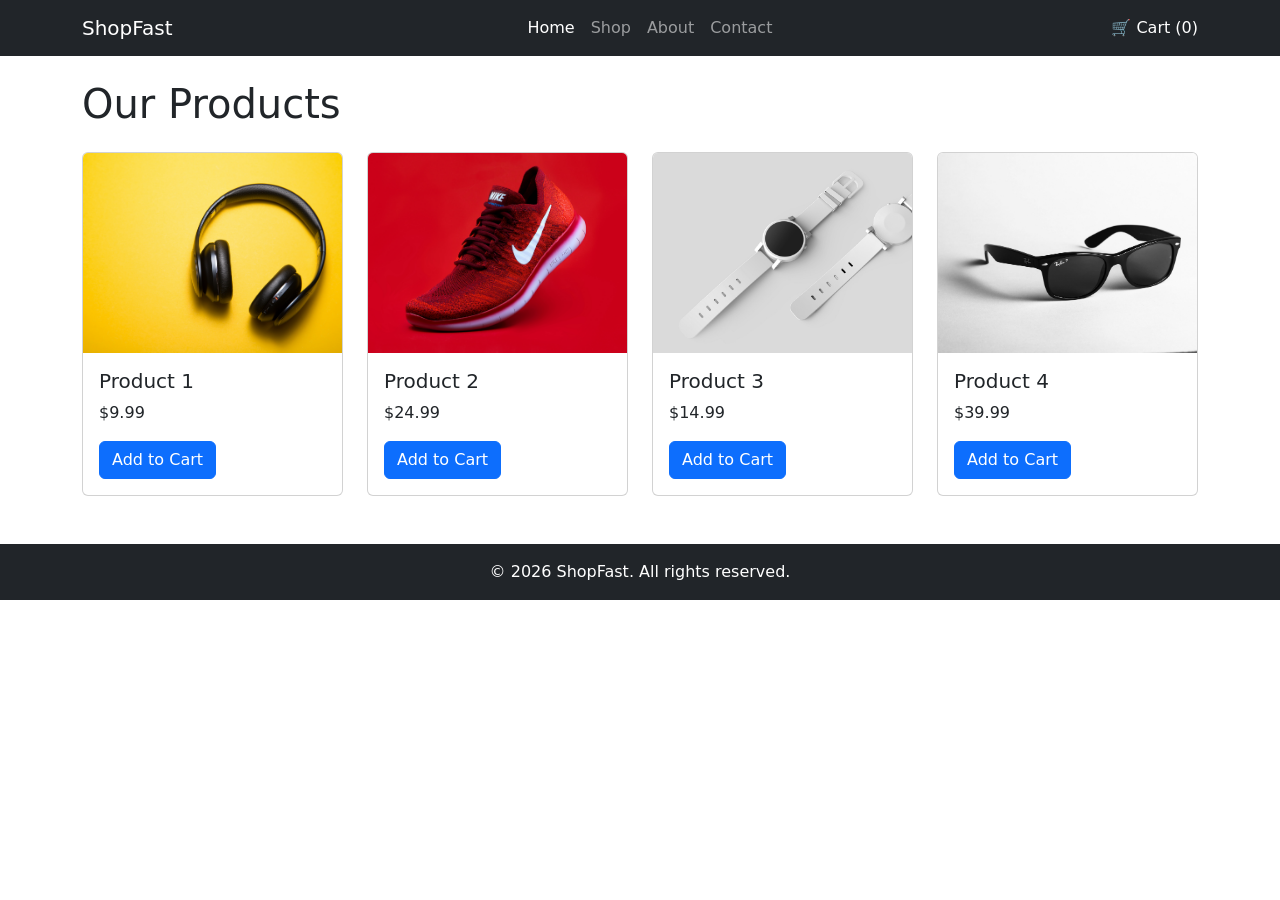
==== assignment-2/index.html @ a6443fd0 "Add Assignment 2: static responsive e-commerce web" ====
<!DOCTYPE html>
<html lang="en">
<head>
  <meta charset="UTF-8">
  <meta name="viewport" content="width=device-width, initial-scale=1">
  <title>ShopFast - Home</title>
  <link href="https://cdn.jsdelivr.net/npm/bootstrap@5.3.3/dist/css/bootstrap.min.css" rel="stylesheet">
  <link rel="stylesheet" href="style.css">
</head>
<body>

  <!-- Header / Navbar -->
  <nav class="navbar navbar-expand-md navbar-dark bg-dark">
    <div class="container">
      <a class="navbar-brand" href="index.html">ShopFast</a>
      <button class="navbar-toggler" type="button" data-bs-toggle="collapse" data-bs-target="#menu">
        <span class="navbar-toggler-icon"></span>
      </button>
      <div class="collapse navbar-collapse" id="menu">
        <ul class="navbar-nav mx-auto">
          <li class="nav-item"><a class="nav-link active" href="index.html">Home</a></li>
          <li class="nav-item"><a class="nav-link" href="#">Shop</a></li>
          <li class="nav-item"><a class="nav-link" href="#">About</a></li>
          <li class="nav-item"><a class="nav-link" href="#">Contact</a></li>
        </ul>
        <a href="#" class="text-white text-decoration-none">🛒 Cart (0)</a>
      </div>
    </div>
  </nav>

 
  <main class="container my-4">
    <h1 class="mb-4">Our Products</h1>
    <div class="row row-cols-1 row-cols-sm-2 row-cols-lg-4 g-4">

      <div class="col">
        <div class="card h-100">
          <img src="p1.jpg" class="card-img-top" alt="Product 1">
          <div class="card-body">
            <h5 class="card-title"><a href="product.html">Product 1</a></h5>
            <p class="card-text">$9.99</p>
            <button class="btn btn-primary">Add to Cart</button>
          </div>
        </div>
      </div>

      <div class="col">
        <div class="card h-100">
          <img src="p2.jpg" class="card-img-top" alt="Product 2">
          <div class="card-body">
            <h5 class="card-title"><a href="product.html">Product 2</a></h5>
            <p class="card-text">$24.99</p>
            <button class="btn btn-primary">Add to Cart</button>
          </div>
        </div>
      </div>

      <div class="col">
        <div class="card h-100">
          <img src="p3.jpg" class="card-img-top" alt="Product 3">
          <div class="card-body">
            <h5 class="card-title"><a href="product.html">Product 3</a></h5>
            <p class="card-text">$14.99</p>
            <button class="btn btn-primary">Add to Cart</button>
          </div>
        </div>
      </div>

      <div class="col">
        <div class="card h-100">
          <img src="p4.jpg" class="card-img-top" alt="Product 4">
          <div class="card-body">
            <h5 class="card-title"><a href="product.html">Product 4</a></h5>
            <p class="card-text">$39.99</p>
            <button class="btn btn-primary">Add to Cart</button>
          </div>
        </div>
      </div>


    </div>
  </main>

  <!-- Footer -->
  <footer class="bg-dark text-white text-center py-3 mt-5">
    <p class="mb-0">&copy; 2026 ShopFast. All rights reserved.</p>
  </footer>

  <script src="https://cdn.jsdelivr.net/npm/bootstrap@5.3.3/dist/js/bootstrap.bundle.min.js"></script>
</body>
</html>
---- assignment-2/style.css ----
.card-title a {
  text-decoration: none;
  color: inherit;
}

.card-img-top {
  height: 200px;
  object-fit: cover;
}
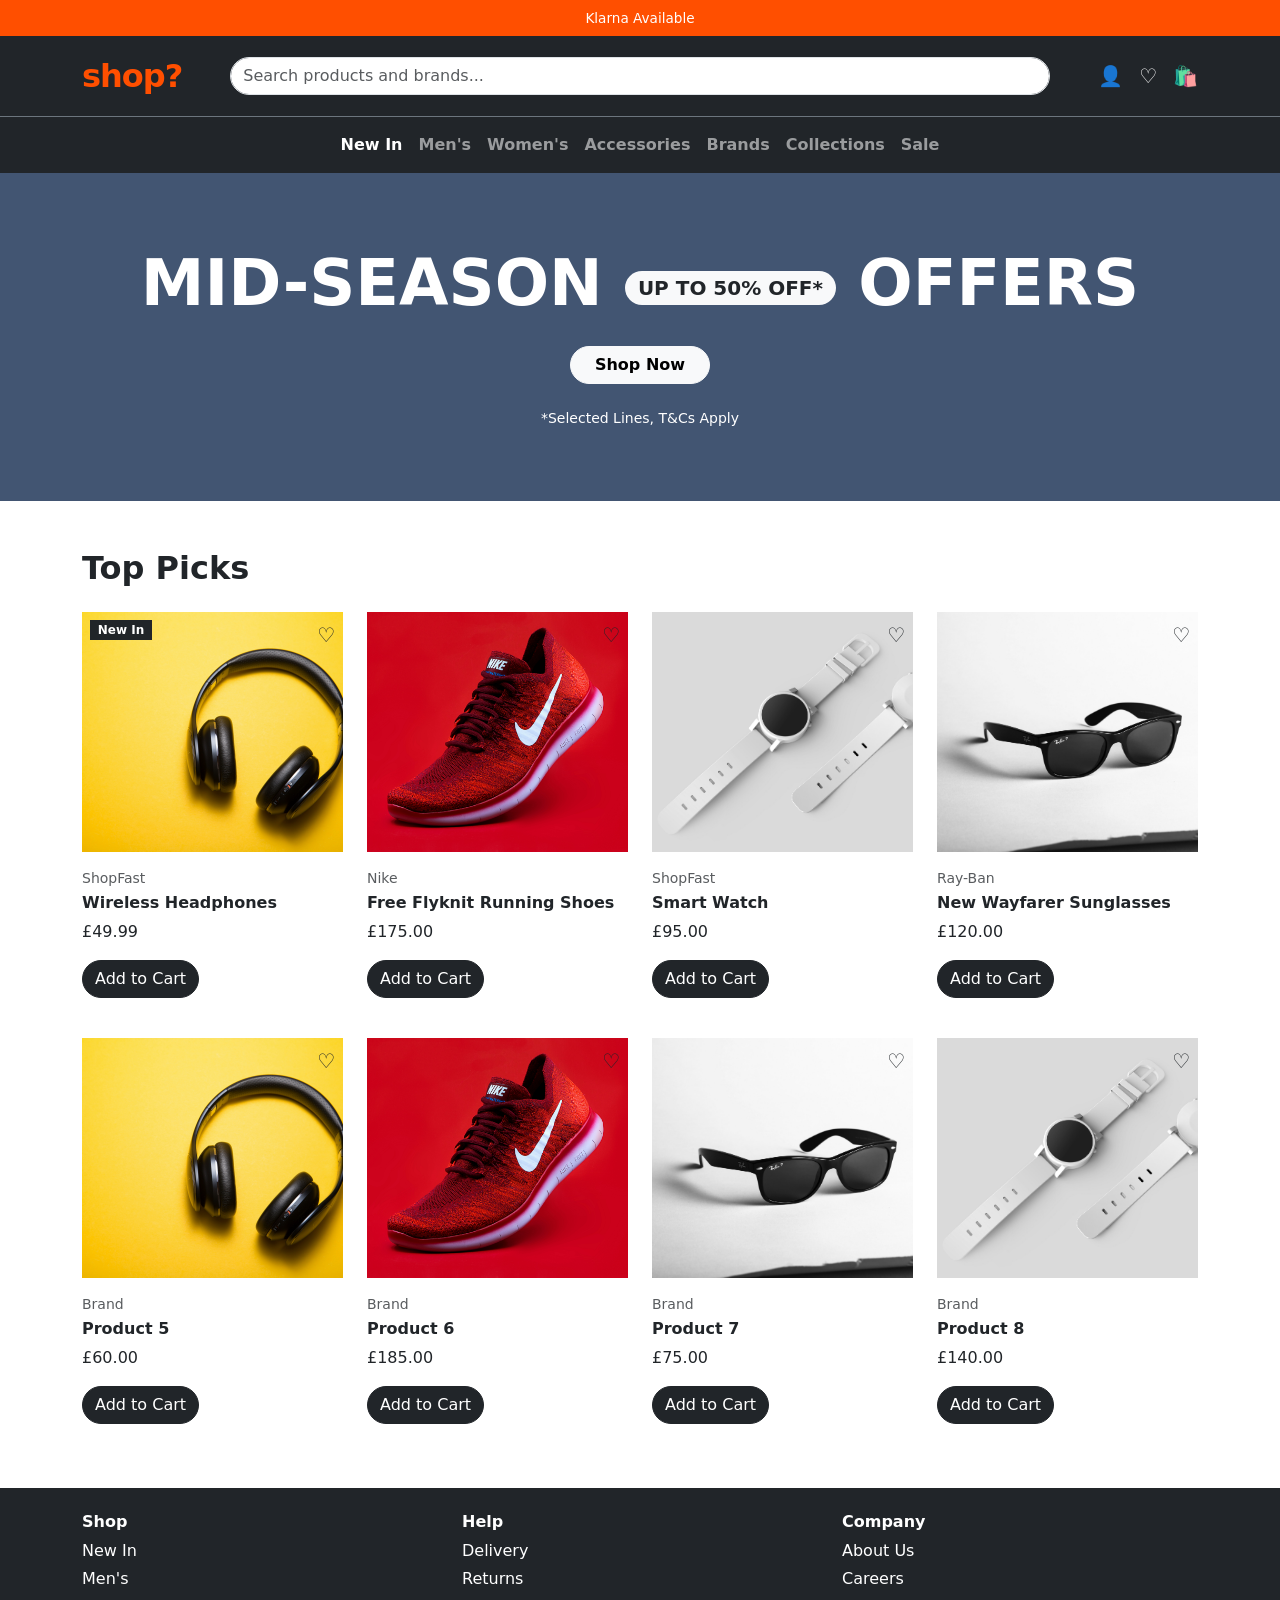
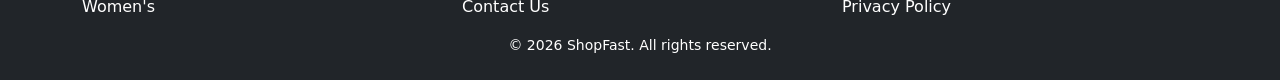
==== commit 3dae5385: "Assignment 2:Updated Version" ====
--- a/assignment-2/index.html
+++ b/assignment-2/index.html
@@ -9,81 +9,204 @@
 </head>
 <body>
 
-  <!-- Header / Navbar -->
-  <nav class="navbar navbar-expand-md navbar-dark bg-dark">
+  <!-- Announcement bar -->
+  <div class="announcement text-center text-white py-2">Klarna Available</div>
+
+  <!-- Header: logo, search, icons -->
+  <header class="bg-dark py-3">
+    <div class="container d-flex flex-wrap align-items-center">
+      <a href="index.html" class="logo text-decoration-none order-1">shop?</a>
+      <form class="col-12 col-md order-3 order-md-2 mt-3 mt-md-0 mx-md-5">
+        <input type="search" class="form-control rounded-pill" placeholder="Search products and brands...">
+      </form>
+      <div class="order-2 order-md-3 ms-auto text-white fs-5">
+        <span class="me-3">👤</span><span class="me-3">♡</span><span>🛍️</span>
+      </div>
+    </div>
+  </header>
+
+  <!-- Nav row -->
+  <nav class="navbar navbar-expand-md navbar-dark bg-dark border-top border-secondary">
     <div class="container">
-      <a class="navbar-brand" href="index.html">ShopFast</a>
+      <span class="navbar-text text-white d-md-none">Menu</span>
       <button class="navbar-toggler" type="button" data-bs-toggle="collapse" data-bs-target="#menu">
         <span class="navbar-toggler-icon"></span>
       </button>
       <div class="collapse navbar-collapse" id="menu">
-        <ul class="navbar-nav mx-auto">
-          <li class="nav-item"><a class="nav-link active" href="index.html">Home</a></li>
-          <li class="nav-item"><a class="nav-link" href="#">Shop</a></li>
-          <li class="nav-item"><a class="nav-link" href="#">About</a></li>
-          <li class="nav-item"><a class="nav-link" href="#">Contact</a></li>
+        <ul class="navbar-nav mx-auto fw-bold">
+          <li class="nav-item"><a class="nav-link active" href="index.html">New In</a></li>
+          <li class="nav-item"><a class="nav-link" href="#">Men's</a></li>
+          <li class="nav-item"><a class="nav-link" href="#">Women's</a></li>
+          <li class="nav-item"><a class="nav-link" href="#">Accessories</a></li>
+          <li class="nav-item"><a class="nav-link" href="#">Brands</a></li>
+          <li class="nav-item"><a class="nav-link" href="#">Collections</a></li>
+          <li class="nav-item"><a class="nav-link" href="#">Sale</a></li>
         </ul>
-        <a href="#" class="text-white text-decoration-none">🛒 Cart (0)</a>
       </div>
     </div>
   </nav>
 
- 
-  <main class="container my-4">
-    <h1 class="mb-4">Our Products</h1>
+  <!-- Hero banner -->
+  <section class="hero text-white text-center py-5">
+    <div class="container py-4">
+      <h1 class="display-3 fw-bold text-uppercase">
+        Mid-Season
+        <span class="badge rounded-pill bg-light text-dark fs-5 align-middle">Up to 50% off*</span>
+        Offers
+      </h1>
+      <a href="#" class="btn btn-light rounded-pill fw-bold px-4 mt-3">Shop Now</a>
+      <p class="small mt-4 mb-0">*Selected Lines, T&amp;Cs Apply</p>
+    </div>
+  </section>
+
+  <!-- Product grid -->
+  <main class="container my-5">
+    <h2 class="fw-bold mb-4">Top Picks</h2>
     <div class="row row-cols-1 row-cols-sm-2 row-cols-lg-4 g-4">
 
       <div class="col">
-        <div class="card h-100">
-          <img src="p1.jpg" class="card-img-top" alt="Product 1">
-          <div class="card-body">
-            <h5 class="card-title"><a href="product.html">Product 1</a></h5>
-            <p class="card-text">$9.99</p>
-            <button class="btn btn-primary">Add to Cart</button>
-          </div>
-        </div>
-      </div>
-
-      <div class="col">
-        <div class="card h-100">
-          <img src="p2.jpg" class="card-img-top" alt="Product 2">
-          <div class="card-body">
-            <h5 class="card-title"><a href="product.html">Product 2</a></h5>
-            <p class="card-text">$24.99</p>
-            <button class="btn btn-primary">Add to Cart</button>
-          </div>
-        </div>
-      </div>
-
-      <div class="col">
-        <div class="card h-100">
-          <img src="p3.jpg" class="card-img-top" alt="Product 3">
-          <div class="card-body">
-            <h5 class="card-title"><a href="product.html">Product 3</a></h5>
-            <p class="card-text">$14.99</p>
-            <button class="btn btn-primary">Add to Cart</button>
-          </div>
-        </div>
-      </div>
-
-      <div class="col">
-        <div class="card h-100">
-          <img src="p4.jpg" class="card-img-top" alt="Product 4">
-          <div class="card-body">
-            <h5 class="card-title"><a href="product.html">Product 4</a></h5>
-            <p class="card-text">$39.99</p>
-            <button class="btn btn-primary">Add to Cart</button>
-          </div>
-        </div>
-      </div>
-
+        <div class="card border-0 h-100">
+          <div class="position-relative">
+            <img src="p1.jpg" class="card-img-top" alt="Headphones">
+            <span class="badge bg-dark rounded-0 position-absolute top-0 start-0 m-2">New In</span>
+            <span class="position-absolute top-0 end-0 m-2 fs-5">♡</span>
+          </div>
+          <div class="card-body px-0">
+            <p class="small text-muted mb-1">ShopFast</p>
+            <h5 class="card-title fs-6 fw-bold"><a href="product.html">Wireless Headphones</a></h5>
+            <p class="card-text">£49.99</p>
+            <button class="btn btn-dark rounded-pill">Add to Cart</button>
+          </div>
+        </div>
+      </div>
+
+      <div class="col">
+        <div class="card border-0 h-100">
+          <div class="position-relative">
+            <img src="p2.jpg" class="card-img-top" alt="Running Shoes">
+            <span class="position-absolute top-0 end-0 m-2 fs-5">♡</span>
+          </div>
+          <div class="card-body px-0">
+            <p class="small text-muted mb-1">Nike</p>
+            <h5 class="card-title fs-6 fw-bold"><a href="product.html">Free Flyknit Running Shoes</a></h5>
+            <p class="card-text">£175.00</p>
+            <button class="btn btn-dark rounded-pill">Add to Cart</button>
+          </div>
+        </div>
+      </div>
+
+      <div class="col">
+        <div class="card border-0 h-100">
+          <div class="position-relative">
+            <img src="p3.jpg" class="card-img-top" alt="Smart Watch">
+            <span class="position-absolute top-0 end-0 m-2 fs-5">♡</span>
+          </div>
+          <div class="card-body px-0">
+            <p class="small text-muted mb-1">ShopFast</p>
+            <h5 class="card-title fs-6 fw-bold"><a href="product.html">Smart Watch</a></h5>
+            <p class="card-text">£95.00</p>
+            <button class="btn btn-dark rounded-pill">Add to Cart</button>
+          </div>
+        </div>
+      </div>
+
+      <div class="col">
+        <div class="card border-0 h-100">
+          <div class="position-relative">
+            <img src="p4.jpg" class="card-img-top" alt="Sunglasses">
+            <span class="position-absolute top-0 end-0 m-2 fs-5">♡</span>
+          </div>
+          <div class="card-body px-0">
+            <p class="small text-muted mb-1">Ray-Ban</p>
+            <h5 class="card-title fs-6 fw-bold"><a href="product.html">New Wayfarer Sunglasses</a></h5>
+            <p class="card-text">£120.00</p>
+            <button class="btn btn-dark rounded-pill">Add to Cart</button>
+          </div>
+        </div>
+      </div>
+
+      <div class="col">
+        <div class="card border-0 h-100">
+          <div class="position-relative">
+            <img src="p1.jpg" class="card-img-top" alt="Product 5">
+            <span class="position-absolute top-0 end-0 m-2 fs-5">♡</span>
+          </div>
+          <div class="card-body px-0">
+            <p class="small text-muted mb-1">Brand</p>
+            <h5 class="card-title fs-6 fw-bold"><a href="product.html">Product 5</a></h5>
+            <p class="card-text">£60.00</p>
+            <button class="btn btn-dark rounded-pill">Add to Cart</button>
+          </div>
+        </div>
+      </div>
+
+      <div class="col">
+        <div class="card border-0 h-100">
+          <div class="position-relative">
+            <img src="p2.jpg" class="card-img-top" alt="Product 6">
+            <span class="position-absolute top-0 end-0 m-2 fs-5">♡</span>
+          </div>
+          <div class="card-body px-0">
+            <p class="small text-muted mb-1">Brand</p>
+            <h5 class="card-title fs-6 fw-bold"><a href="product.html">Product 6</a></h5>
+            <p class="card-text">£185.00</p>
+            <button class="btn btn-dark rounded-pill">Add to Cart</button>
+          </div>
+        </div>
+      </div>
+
+      <div class="col">
+        <div class="card border-0 h-100">
+          <div class="position-relative">
+            <img src="p4.jpg" class="card-img-top" alt="Product 7">
+            <span class="position-absolute top-0 end-0 m-2 fs-5">♡</span>
+          </div>
+          <div class="card-body px-0">
+            <p class="small text-muted mb-1">Brand</p>
+            <h5 class="card-title fs-6 fw-bold"><a href="product.html">Product 7</a></h5>
+            <p class="card-text">£75.00</p>
+            <button class="btn btn-dark rounded-pill">Add to Cart</button>
+          </div>
+        </div>
+      </div>
+
+      <div class="col">
+        <div class="card border-0 h-100">
+          <div class="position-relative">
+            <img src="p3.jpg" class="card-img-top" alt="Product 8">
+            <span class="position-absolute top-0 end-0 m-2 fs-5">♡</span>
+          </div>
+          <div class="card-body px-0">
+            <p class="small text-muted mb-1">Brand</p>
+            <h5 class="card-title fs-6 fw-bold"><a href="product.html">Product 8</a></h5>
+            <p class="card-text">£140.00</p>
+            <button class="btn btn-dark rounded-pill">Add to Cart</button>
+          </div>
+        </div>
+      </div>
 
     </div>
   </main>
 
   <!-- Footer -->
-  <footer class="bg-dark text-white text-center py-3 mt-5">
-    <p class="mb-0">&copy; 2026 ShopFast. All rights reserved.</p>
+  <footer class="bg-dark text-white py-4 mt-5">
+    <div class="container">
+      <div class="row row-cols-1 row-cols-md-3 g-4 mb-3">
+        <div class="col">
+          <h6 class="fw-bold">Shop</h6>
+          <p class="mb-1">New In</p><p class="mb-1">Men's</p><p class="mb-0">Women's</p>
+        </div>
+        <div class="col">
+          <h6 class="fw-bold">Help</h6>
+          <p class="mb-1">Delivery</p><p class="mb-1">Returns</p><p class="mb-0">Contact Us</p>
+        </div>
+        <div class="col">
+          <h6 class="fw-bold">Company</h6>
+          <p class="mb-1">About Us</p><p class="mb-1">Careers</p><p class="mb-0">Privacy Policy</p>
+        </div>
+      </div>
+      <p class="text-center small mb-0">&copy; 2026 ShopFast. All rights reserved.</p>
+    </div>
   </footer>
 
   <script src="https://cdn.jsdelivr.net/npm/bootstrap@5.3.3/dist/js/bootstrap.bundle.min.js"></script>
--- a/assignment-2/style.css
+++ b/assignment-2/style.css
@@ -1,9 +1,27 @@
+.announcement {
+  background-color: #ff4f00;
+  font-size: 0.85rem;
+}
+
+.logo {
+  color: #ff4f00;
+  font-size: 2rem;
+  font-weight: 800;
+  letter-spacing: -1px;
+}
+
+.hero {
+  background-color: #425572;
+}
+
+.card-img-top {
+  height: 240px;
+  object-fit: cover;
+  background-color: #eee;
+  border-radius: 0;
+}
+
 .card-title a {
   text-decoration: none;
   color: inherit;
-}
-
-.card-img-top {
-  height: 200px;
-  object-fit: cover;
 }
